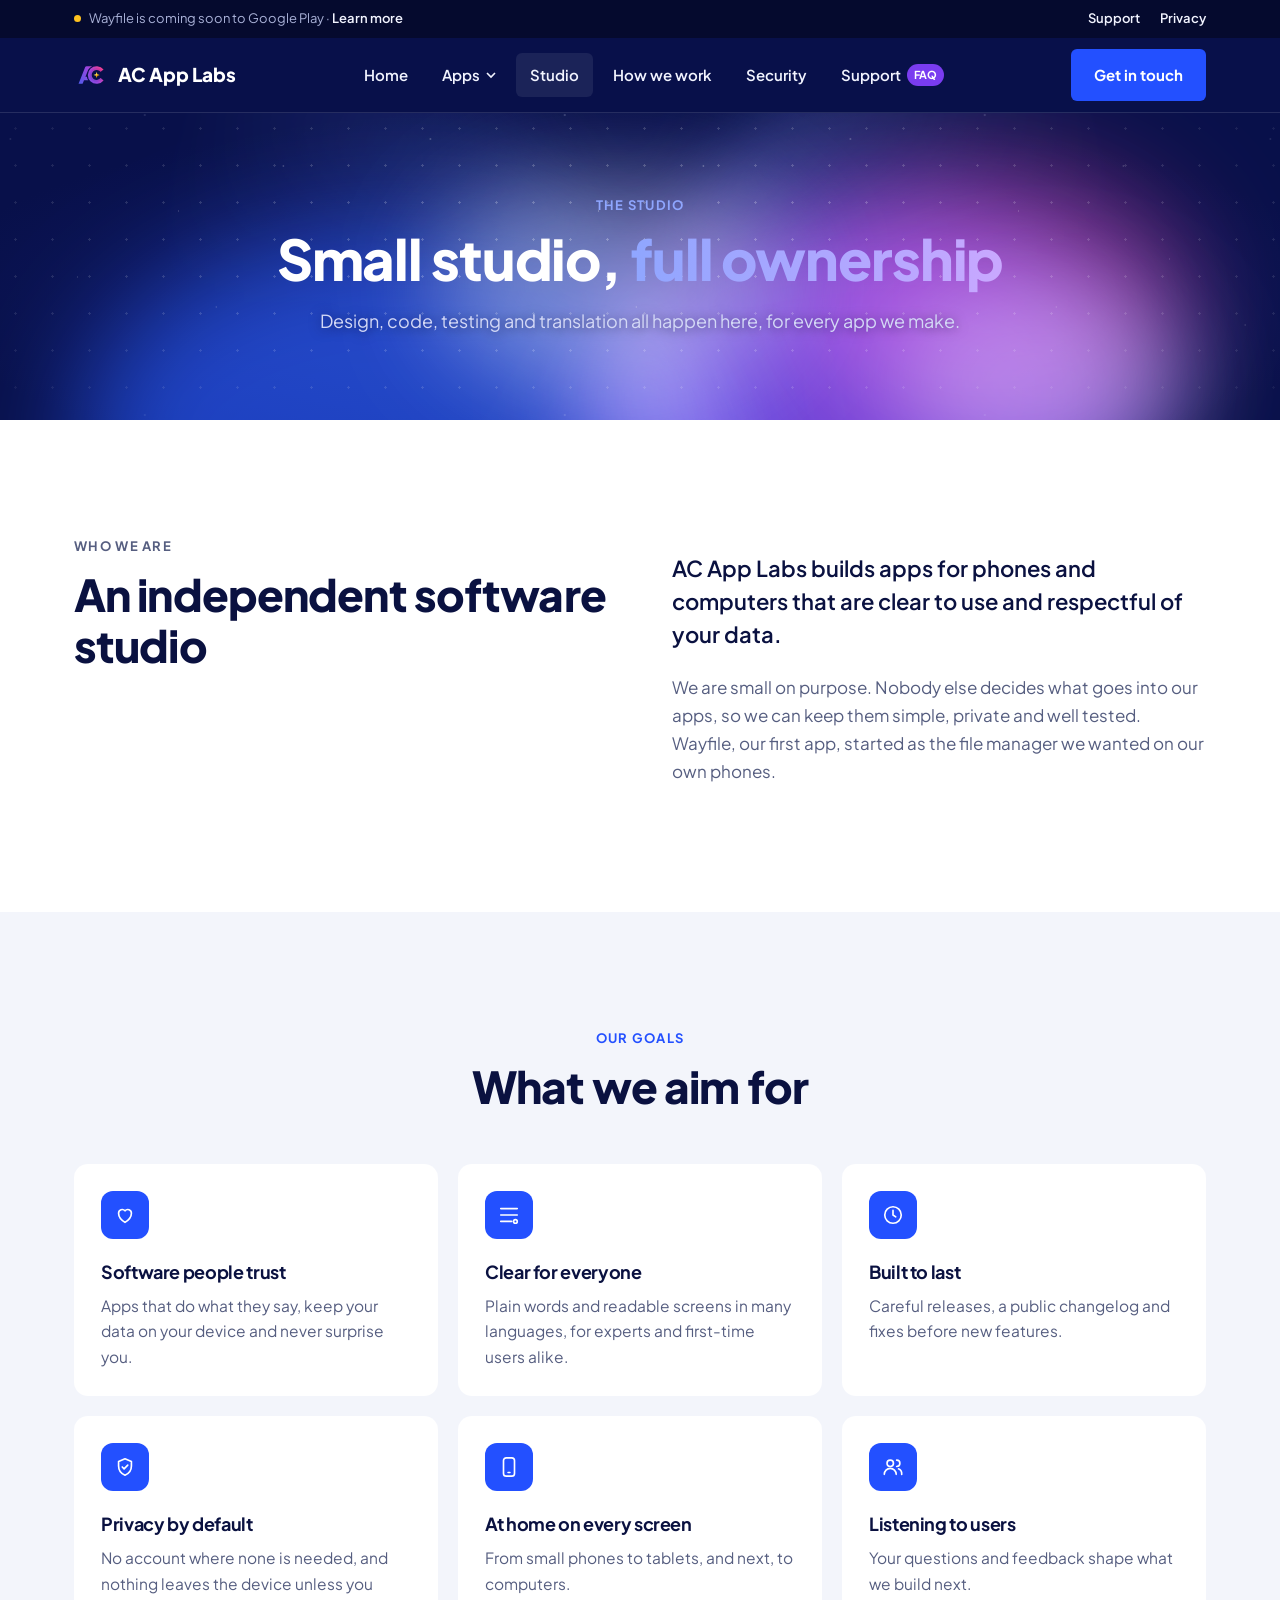
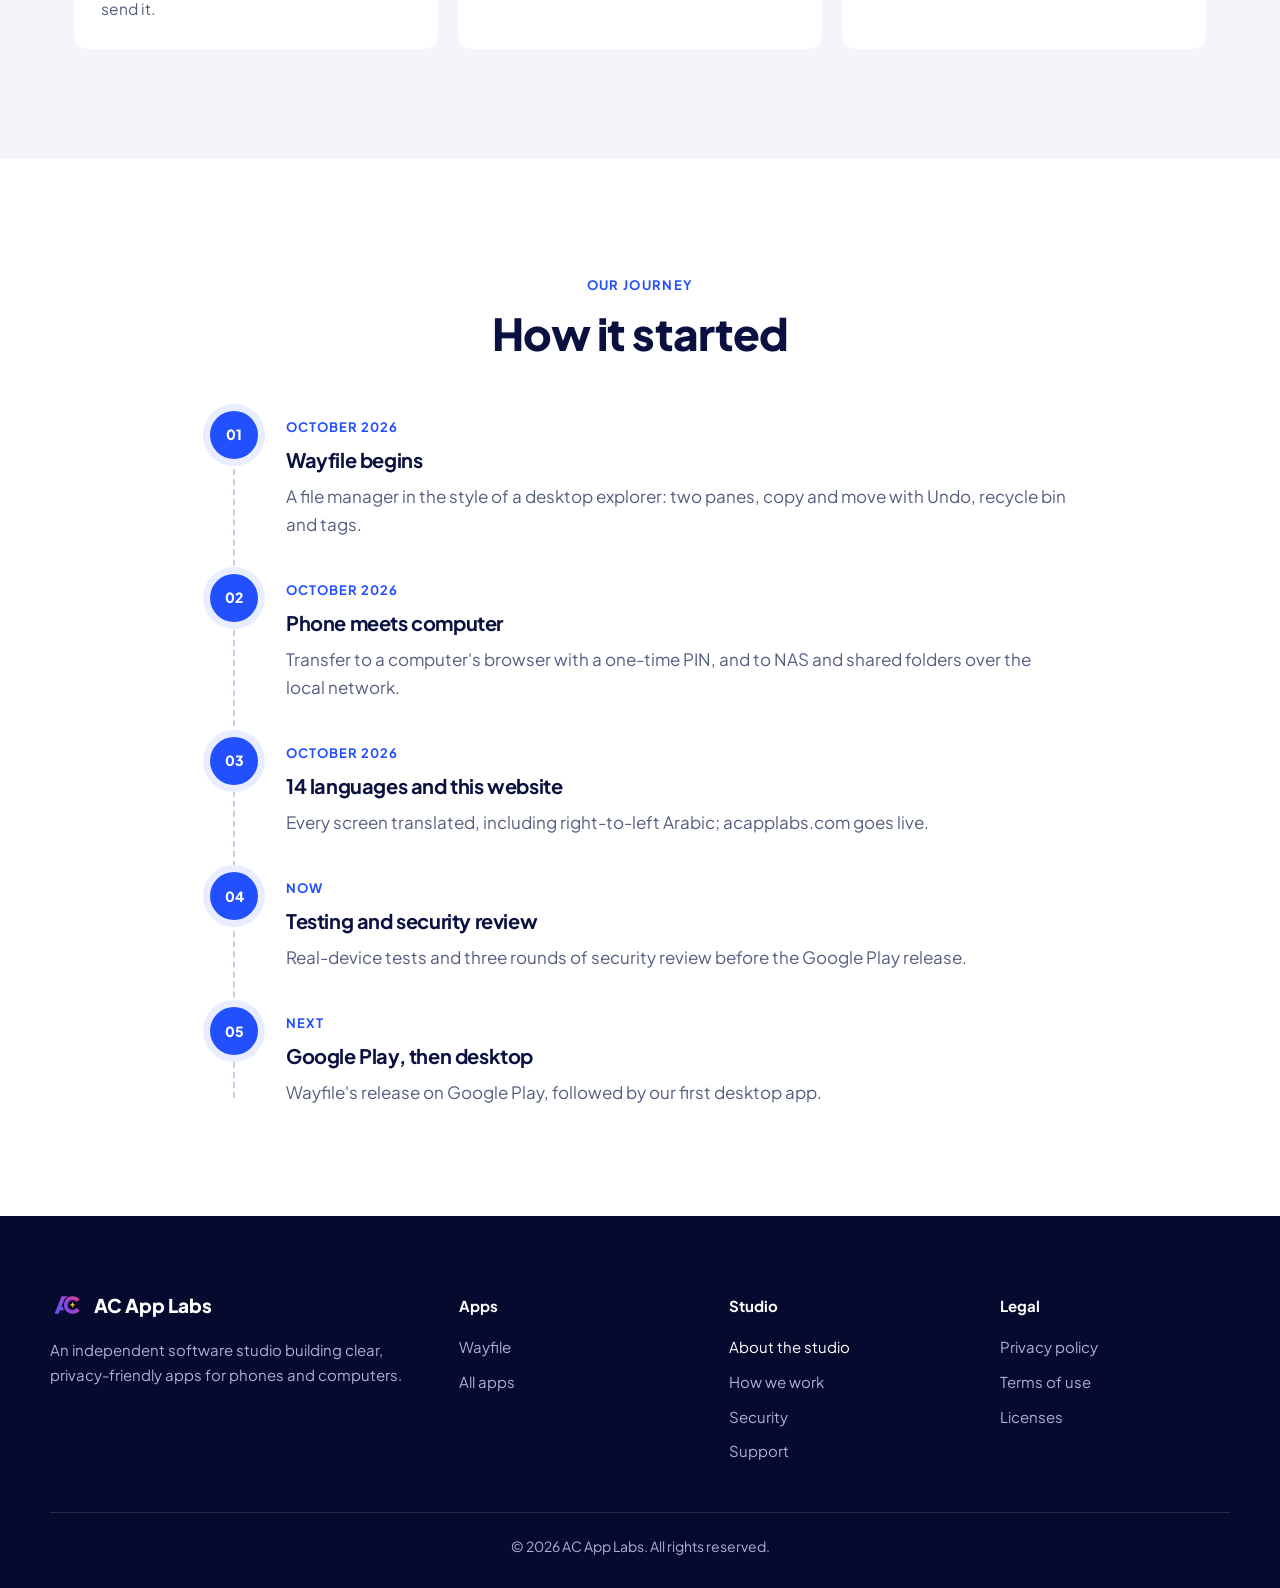
==== about/index.html @ c9d6364c "Separate pages for the studio, apps, process and security The menu now opens pages instead of scroll" ====
<!doctype html>
<html lang="en">
<head>
<meta charset="utf-8">
<meta name="viewport" content="width=device-width, initial-scale=1">
<title>About the studio – AC App Labs</title>
<meta name="description" content="AC App Labs is a small, independent software studio. Our goals, values and journey so far.">
<meta name="theme-color" content="#08104a">
<link rel="icon" href="/favicon.ico" sizes="any">
<link rel="icon" href="/assets/studio-logo.svg" type="image/svg+xml">
<link rel="apple-touch-icon" href="/assets/apple-touch-icon.png">
<link rel="preconnect" href="https://fonts.googleapis.com">
<link rel="preconnect" href="https://fonts.gstatic.com" crossorigin>
<link href="https://fonts.googleapis.com/css2?family=Plus+Jakarta+Sans:wght@400;500;600;700;800&display=swap" rel="stylesheet">
<link rel="stylesheet" href="/assets/site.css?v=3">
</head>
<body>

<svg width="0" height="0" style="position:absolute" aria-hidden="true">
  <symbol id="arr" viewBox="0 0 12 12"><path d="M3 9 9 3M4 3h5v5" fill="none" stroke="currentColor" stroke-width="1.6" stroke-linecap="round"/></symbol>
  <symbol id="left" viewBox="0 0 16 16"><path d="M10 3 5 8l5 5" fill="none" stroke="currentColor" stroke-width="1.8" stroke-linecap="round"/></symbol>
  <symbol id="right" viewBox="0 0 16 16"><path d="m6 3 5 5-5 5" fill="none" stroke="currentColor" stroke-width="1.8" stroke-linecap="round"/></symbol>
</svg>

<div class="infobar">
  <div class="wrap">
    <span><span class="dot"></span>Wayfile is coming soon to Google Play · <a href="/wayfile/">Learn more</a></span>
    <ul><li><a href="/support/">Support</a></li><li><a href="/wayfile/privacy/">Privacy</a></li></ul>
  </div>
</div>

<header class="nav">
  <div class="wrap">
    <a class="brand" href="/"><img src="/assets/studio-logo.svg" alt="" width="34" height="34">AC App Labs</a>
    <ul class="menu" id="menu">
      <li><a href="/">Home</a></li>
      <li>
        <button aria-expanded="false" aria-controls="mega">Apps <svg class="chev" viewBox="0 0 10 10" aria-hidden="true"><path d="M1 3l4 4 4-4" fill="none" stroke="currentColor" stroke-width="1.6"/></svg></button>
        <div class="mega" id="mega">
          <a href="/wayfile/"><img src="/assets/wayfile.png" alt=""><span><b>Wayfile</b><small>File manager for Android</small></span><span class="tag">Soon</span></a>
          <a href="/apps/#next"><span class="slot" aria-hidden="true">+</span><span><b>Next project</b><small>Desktop app, in planning</small></span><span class="tag">Planning</span></a>
          <a href="/apps/"><span class="slot" aria-hidden="true">≡</span><span><b>All apps</b><small>Everything we make</small></span><span></span></a>
        </div>
      </li>
      <li><a href="/about/" aria-current="page">Studio</a></li>
      <li><a href="/process/">How we work</a></li>
      <li><a href="/security/">Security</a></li>
      <li><a href="/support/">Support <span class="badge-new">FAQ</span></a></li>
    </ul>
    <a class="btn btn-blue" href="/support/#contact">Get in touch</a>
    <button class="burger" aria-label="Menu" aria-expanded="false" aria-controls="menu"><span></span><span></span><span></span></button>
  </div>
</header>

<section class="page-hero">
  <div class="galaxy" aria-hidden="true"><i></i><i></i><i></i><i></i><i></i><i class="swirl"></i><b></b></div>
  <div class="wrap">
    <p class="eyebrow">The studio</p>
    <h1>Small studio, <span>full ownership</span></h1>
    <p class="lead">Design, code, testing and translation all happen here, for every app we make.</p>
  </div>
</section>

<main>
<section class="block">
  <div class="wrap intro">
    <div><p class="kicker">Who we are</p><h2>An independent software studio</h2></div>
    <div>
      <p class="big">AC App Labs builds apps for phones and computers that are clear to use and respectful of your data.</p>
      <p>We are small on purpose. Nobody else decides what goes into our apps, so we can keep them simple, private and well tested. Wayfile, our first app, started as the file manager we wanted on our own phones.</p>
    </div>
  </div>
</section>

<section class="block soft">
  <div class="wrap">
    <div class="head-center"><p class="kicker">Our goals</p><h2>What we aim for</h2></div>
    <div class="cards">
      <article class="card"><span class="ico"><svg viewBox="0 0 24 24" aria-hidden="true"><path d="M12 20s-7-4.4-7-10a4 4 0 0 1 7-2.6A4 4 0 0 1 19 10c0 5.6-7 10-7 10z"/></svg></span><h3>Software people trust</h3><p>Apps that do what they say, keep your data on your device and never surprise you.</p></article>
      <article class="card"><span class="ico"><svg viewBox="0 0 24 24" aria-hidden="true"><path d="M3 5h18M3 12h18M3 19h12"/><circle cx="19" cy="19" r="2"/></svg></span><h3>Clear for everyone</h3><p>Plain words and readable screens in many languages, for experts and first-time users alike.</p></article>
      <article class="card"><span class="ico"><svg viewBox="0 0 24 24" aria-hidden="true"><circle cx="12" cy="12" r="9"/><path d="M12 7v5l3 2"/></svg></span><h3>Built to last</h3><p>Careful releases, a public changelog and fixes before new features.</p></article>
      <article class="card"><span class="ico"><svg viewBox="0 0 24 24" aria-hidden="true"><path d="M12 3l7 3v5c0 4.5-3 8.4-7 10-4-1.6-7-5.5-7-10V6z"/><path d="M9 12l2 2 4-4"/></svg></span><h3>Privacy by default</h3><p>No account where none is needed, and nothing leaves the device unless you send it.</p></article>
      <article class="card"><span class="ico"><svg viewBox="0 0 24 24" aria-hidden="true"><rect x="6" y="2" width="12" height="20" rx="3"/><path d="M11 18h2"/></svg></span><h3>At home on every screen</h3><p>From small phones to tablets, and next, to computers.</p></article>
      <article class="card"><span class="ico"><svg viewBox="0 0 24 24" aria-hidden="true"><circle cx="9" cy="8" r="3.5"/><path d="M2.5 20a6.5 6.5 0 0 1 13 0M16 4.5a3.5 3.5 0 0 1 0 7M18 14a6 6 0 0 1 3.5 6"/></svg></span><h3>Listening to users</h3><p>Your questions and feedback shape what we build next.</p></article>
    </div>
  </div>
</section>

<section class="block">
  <div class="wrap">
    <div class="head-center"><p class="kicker">Our journey</p><h2>How it started</h2></div>
    <ol class="timeline">
      <li><span class="dot">01</span><span class="when">October 2026</span><h3>Wayfile begins</h3><p>A file manager in the style of a desktop explorer: two panes, copy and move with Undo, recycle bin and tags.</p></li>
      <li><span class="dot">02</span><span class="when">October 2026</span><h3>Phone meets computer</h3><p>Transfer to a computer's browser with a one-time PIN, and to NAS and shared folders over the local network.</p></li>
      <li><span class="dot">03</span><span class="when">October 2026</span><h3>14 languages and this website</h3><p>Every screen translated, including right-to-left Arabic; acapplabs.com goes live.</p></li>
      <li><span class="dot">04</span><span class="when">Now</span><h3>Testing and security review</h3><p>Real-device tests and three rounds of security review before the Google Play release.</p></li>
      <li><span class="dot">05</span><span class="when">Next</span><h3>Google Play, then desktop</h3><p>Wayfile's release on Google Play, followed by our first desktop app.</p></li>
    </ol>
  </div>
</section>
</main>

<footer>
  <div class="wrap fgrid">
    <div>
      <a class="brand" href="/"><img src="/assets/studio-logo.svg" alt="" width="34" height="34">AC App Labs</a>
      <p>An independent software studio building clear, privacy-friendly apps for phones and computers.</p>
    </div>
    <div><h4>Apps</h4><ul><li><a href="/wayfile/">Wayfile</a></li><li><a href="/apps/">All apps</a></li></ul></div>
    <div><h4>Studio</h4><ul><li><a href="/about/" aria-current="page">About the studio</a></li><li><a href="/process/">How we work</a></li><li><a href="/security/">Security</a></li><li><a href="/support/">Support</a></li></ul></div>
    <div><h4>Legal</h4><ul><li><a href="/wayfile/privacy/">Privacy policy</a></li><li><a href="/wayfile/terms/">Terms of use</a></li><li><a href="/wayfile/licenses/">Licenses</a></li></ul></div>
  </div>
  <div class="wrap fbottom">© <span id="y">2026</span> AC App Labs. All rights reserved.</div>
</footer>

<script src="/assets/site.js?v=3"></script>
</body>
</html>
---- assets/site.css ----
/* AC App Labs: shared styles for every page. */
:root {
  --navy-950: #050a2e;
  --navy-900: #08104a;
  --navy-800: #0d1764;
  --navy-line: rgba(255,255,255,.12);
  --blue: #2350ff;
  --blue-dark: #1a3fe0;
  --blue-soft: #e8edff;
  --violet: #7a3cf0;
  --pink: #ff3d7f;
  --amber: #ffc21f;
  --bg: #ffffff;
  --bg-soft: #f3f5fb;
  --ink: #0a1140;
  --muted: #565e80;
  --line: #e2e6f2;
  --on-dark: #f2f4ff;
  --on-dark-muted: #aab2d8;
  --r-sharp: 6px;
  --r-card: 14px;
  --r-soft: 22px;
  --sans: "Plus Jakarta Sans", system-ui, sans-serif;
}
* { box-sizing: border-box; }
html { scroll-behavior: smooth; }
body { margin: 0; background: var(--bg); color: var(--ink); font: 400 17px/1.65 var(--sans); -webkit-font-smoothing: antialiased; }
img { max-width: 100%; height: auto; display: block; }
a { color: inherit; }
button { font: inherit; color: inherit; }
:focus-visible { outline: 3px solid var(--amber); outline-offset: 3px; }
.wrap { max-width: 1180px; margin: 0 auto; padding: 0 24px; }
h1, h2, h3 { letter-spacing: -.02em; }
h2 { font-size: clamp(30px, 3.6vw, 44px); line-height: 1.15; font-weight: 800; margin: 0 0 14px; }
.kicker { display: inline-block; font-size: 13px; font-weight: 700; letter-spacing: .1em; text-transform: uppercase; color: var(--blue); margin: 0 0 12px; }

/* Buttons: sharp corners, arrow on the secondary ones */
.btn { display: inline-flex; align-items: center; gap: 8px; padding: 13px 22px; border-radius: var(--r-sharp); font-weight: 700; font-size: 15px; text-decoration: none; border: 1.5px solid transparent; cursor: pointer; transition: background .2s, color .2s, border-color .2s; }
.btn-blue { background: var(--blue); color: #fff; }
.btn-blue:hover { background: var(--blue-dark); }
.btn-white { background: #fff; color: var(--ink); }
.btn-white:hover { background: var(--blue-soft); }
.btn-ghost { border-color: rgba(255,255,255,.4); color: #fff; }
.btn-ghost:hover { background: rgba(255,255,255,.1); }
.btn-line { border-color: var(--ink); color: var(--ink); background: none; }
.btn-line:hover { background: var(--ink); color: #fff; }
.btn[aria-disabled="true"] { opacity: .7; pointer-events: none; }
.arrow { width: 12px; height: 12px; }

/* ---------- Top bar and navigation ---------- */
.infobar { background: var(--navy-950); color: var(--on-dark-muted); font-size: 13px; }
.infobar .wrap { display: flex; justify-content: space-between; align-items: center; gap: 16px; min-height: 38px; }
.infobar a { color: var(--on-dark); text-decoration: none; font-weight: 600; }
.infobar .dot { display: inline-block; width: 7px; height: 7px; border-radius: 50%; background: var(--amber); margin-right: 8px; vertical-align: 1px; }
.infobar ul { display: flex; gap: 20px; list-style: none; margin: 0; padding: 0; }

.nav { position: sticky; top: 0; z-index: 30; background: var(--navy-900); border-bottom: 1px solid var(--navy-line); }
.nav .wrap { display: flex; align-items: center; justify-content: space-between; height: 74px; gap: 20px; }
.brand { display: flex; align-items: center; gap: 10px; color: #fff; font-weight: 800; font-size: 19px; text-decoration: none; }
.brand img { width: 34px; height: 34px; }
.menu { display: flex; align-items: center; gap: 6px; list-style: none; margin: 0; padding: 0; }
.menu > li { position: relative; }
.menu > li > a, .menu > li > button { display: flex; align-items: center; gap: 6px; padding: 10px 14px; border: 0; background: none; color: var(--on-dark); font-weight: 600; font-size: 15px; text-decoration: none; border-radius: var(--r-sharp); cursor: pointer; }
.menu > li > a:hover, .menu > li > button:hover, .menu > li > button[aria-expanded="true"], .menu > li > a[aria-current], .menu > li > button[aria-current] { background: rgba(255,255,255,.08); }
.chev { width: 10px; height: 10px; transition: transform .2s; }
[aria-expanded="true"] > .chev { transform: rotate(180deg); }
.badge-new { font-size: 11px; font-weight: 700; padding: 2px 7px; border-radius: 999px; background: var(--violet); color: #fff; }
.mega { position: absolute; top: calc(100% + 14px); left: 0; width: 460px; background: #fff; color: var(--ink); border-radius: var(--r-card); box-shadow: 0 30px 60px -20px rgba(5,10,46,.45); padding: 10px; display: none; }
.mega.open { display: grid; gap: 4px; }
.mega a { display: grid; grid-template-columns: 52px 1fr auto; gap: 14px; align-items: center; padding: 12px; border-radius: 10px; text-decoration: none; }
.mega a:hover { background: var(--bg-soft); }
.mega img, .mega .slot { width: 52px; height: 52px; border-radius: 12px; }
.mega .slot { border: 1.5px dashed #b8bfd8; display: grid; place-items: center; color: var(--muted); font-size: 22px; }
.mega b { display: block; }
.mega small { color: var(--muted); font-size: 14px; }
.mega .tag { font-size: 12px; font-weight: 700; padding: 4px 8px; border-radius: var(--r-sharp); background: var(--blue-soft); color: var(--blue); }
.burger { display: none; width: 44px; height: 44px; border: 1px solid var(--navy-line); border-radius: var(--r-sharp); background: none; cursor: pointer; }
.burger span { display: block; width: 18px; height: 2px; background: #fff; margin: 4px auto; }

/* ---------- Dark hero (home) and page hero (other pages) ---------- */
.hero, .page-hero { position: relative; overflow: hidden; color: #fff; background: radial-gradient(80% 90% at 50% 60%, #121d6e, var(--navy-900) 70%); }

/* Galaxy: nebula clouds flowing on looping paths, a turning swirl and twinkling stars */
.galaxy { position: absolute; inset: 0; overflow: hidden; pointer-events: none; }
.galaxy i { position: absolute; border-radius: 50%; filter: blur(55px); mix-blend-mode: screen; will-change: transform; }
.galaxy i:nth-child(1) { width: 560px; height: 380px; left: 46%; top: 30%; background: rgba(122,60,240,.8); animation: flow-a 18s ease-in-out infinite; }
.galaxy i:nth-child(2) { width: 400px; height: 280px; left: 62%; top: 16%; background: rgba(255,61,127,.4); animation: flow-b 22s ease-in-out infinite; }
.galaxy i:nth-child(3) { width: 660px; height: 420px; left: 6%; top: 38%; background: rgba(35,80,255,.65); animation: flow-c 20s ease-in-out infinite; }
.galaxy i:nth-child(4) { width: 360px; height: 220px; left: 34%; top: 20%; background: rgba(255,255,255,.34); filter: blur(48px); animation: flow-d 16s ease-in-out infinite; }
.galaxy i:nth-child(5) { width: 300px; height: 200px; left: 70%; top: 55%; background: rgba(205,225,255,.32); filter: blur(46px); animation: flow-e 19s ease-in-out infinite; }
.galaxy .swirl {
  width: 1100px; height: 1100px; left: 50%; top: 50%; margin: -550px 0 0 -550px; filter: blur(30px); opacity: .65;
  background: conic-gradient(from 0deg, transparent 0 8%, rgba(143,166,255,.4) 14%, transparent 24% 40%, rgba(255,255,255,.22) 46%, rgba(201,168,255,.32) 50%, transparent 60% 74%, rgba(110,140,255,.32) 82%, transparent 92%);
  -webkit-mask-image: radial-gradient(circle, #000 18%, transparent 62%); mask-image: radial-gradient(circle, #000 18%, transparent 62%);
  animation: spin 45s linear infinite;
}
.galaxy b {
  position: absolute; inset: -40px;
  background-image:
    radial-gradient(1.4px 1.4px at 12% 22%, #fff, transparent), radial-gradient(1px 1px at 28% 68%, #fff, transparent),
    radial-gradient(1.6px 1.6px at 44% 14%, #dfe6ff, transparent), radial-gradient(1px 1px at 61% 78%, #fff, transparent),
    radial-gradient(1.3px 1.3px at 77% 31%, #fff, transparent), radial-gradient(1px 1px at 88% 62%, #e9dcff, transparent),
    radial-gradient(1.2px 1.2px at 6% 84%, #fff, transparent), radial-gradient(1px 1px at 52% 46%, #fff, transparent),
    radial-gradient(rgba(255,255,255,.5) 1px, transparent 1.4px);
  background-size: 420px 300px, 420px 300px, 420px 300px, 420px 300px, 420px 300px, 420px 300px, 420px 300px, 420px 300px, 37px 37px;
  -webkit-mask-image: radial-gradient(75% 75% at 50% 45%, #000, transparent); mask-image: radial-gradient(75% 75% at 50% 45%, #000, transparent);
  opacity: .55; animation: twinkle 5s ease-in-out infinite alternate, stars 120s linear infinite;
}
@keyframes flow-a { 0%, 100% { transform: translate(0, 0) scale(1) rotate(0); } 25% { transform: translate(-220px, 70px) scale(1.25) rotate(25deg); } 50% { transform: translate(-80px, 150px) scale(.9) rotate(50deg); } 75% { transform: translate(140px, 40px) scale(1.15) rotate(20deg); } }
@keyframes flow-b { 0%, 100% { transform: translate(0, 0) scale(1); } 33% { transform: translate(-260px, 120px) scale(1.3); } 66% { transform: translate(-60px, 220px) scale(.8); } }
@keyframes flow-c { 0%, 100% { transform: translate(0, 0) scale(1) rotate(0); } 30% { transform: translate(260px, -90px) scale(1.15) rotate(-20deg); } 60% { transform: translate(420px, 40px) scale(.9) rotate(-35deg); } 85% { transform: translate(120px, 60px) scale(1.1) rotate(-10deg); } }
@keyframes flow-d { 0%, 100% { transform: translate(0, 0) scale(1); opacity: .9; } 25% { transform: translate(240px, 110px) scale(1.4); opacity: .5; } 50% { transform: translate(380px, 20px) scale(.9); opacity: 1; } 75% { transform: translate(120px, -60px) scale(1.2); opacity: .6; } }
@keyframes flow-e { 0%, 100% { transform: translate(0, 0) scale(1); opacity: .8; } 40% { transform: translate(-320px, -140px) scale(1.35); opacity: 1; } 70% { transform: translate(-480px, 20px) scale(.85); opacity: .5; } }
@keyframes spin { to { transform: rotate(360deg); } }
@keyframes twinkle { from { opacity: .35; } to { opacity: .7; } }
@keyframes stars { to { background-position: 420px 0, 420px 0, 420px 0, 420px 0, 420px 0, 420px 0, 420px 0, 420px 0, 37px 0; } }
.hero { padding: 96px 0 220px; }
.hero .wrap, .page-hero .wrap { position: relative; text-align: center; }
.pill { display: inline-flex; align-items: center; gap: 10px; padding: 6px 14px 6px 6px; border-radius: 999px; background: rgba(255,255,255,.08); border: 1px solid var(--navy-line); font-size: 14px; color: var(--on-dark); margin-bottom: 26px; }
.pill b { background: var(--blue); padding: 3px 10px; border-radius: 999px; font-size: 12px; }
.hero h1 { font-size: clamp(38px, 5.6vw, 66px); line-height: 1.1; font-weight: 800; margin: 0 auto 22px; max-width: 15em; }
.hero h1 span, .page-hero h1 span { background: linear-gradient(90deg, #8fa6ff, #c9a8ff); -webkit-background-clip: text; background-clip: text; color: transparent; }
.hero p { color: #d3d8f6; text-shadow: 0 1px 12px rgba(5,10,46,.6); font-size: 18px; max-width: 36em; margin: 0 auto 34px; }
.hero .actions, .page-hero .actions { display: flex; justify-content: center; flex-wrap: wrap; gap: 12px; }
.platforms { display: flex; justify-content: center; flex-wrap: wrap; gap: 10px; list-style: none; padding: 0; margin: 38px 0 0; font-size: 14px; }
.platforms li { padding: 6px 14px; border-radius: 999px; border: 1px solid var(--navy-line); color: var(--on-dark-muted); }
.platforms li.now { border-color: #8fa6ff; color: #fff; }

.page-hero { padding: 76px 0 84px; }
.page-hero .app-icon { width: 88px; height: 88px; margin: 0 auto 20px; border-radius: 22px; background: #fff; padding: 4px; box-shadow: 0 20px 40px -16px rgba(0,0,0,.5); }
.page-hero .eyebrow { display: inline-block; font-size: 13px; font-weight: 700; letter-spacing: .1em; text-transform: uppercase; color: #8fa6ff; margin: 0 0 12px; }
.page-hero h1 { font-size: clamp(36px, 5vw, 56px); line-height: 1.1; font-weight: 800; margin: 0 auto 16px; }
.page-hero .lead { color: #d3d8f6; text-shadow: 0 1px 12px rgba(5,10,46,.6); font-size: 18px; max-width: 36em; margin: 0 auto; }
.page-hero .lead + .actions { margin-top: 30px; }
.lang-link { display: inline-block; padding: 6px 14px; border: 1px solid var(--navy-line); border-radius: 999px; color: #fff; text-decoration: none; font-size: 15px; font-weight: 600; }
.lang-link:hover { background: rgba(255,255,255,.1); }

/* Showcase: overlaps the hero, selectable numbers on real screens */
.showcase { position: relative; margin-top: -160px; z-index: 2; }
.stage { background: #fff; border-radius: var(--r-soft); box-shadow: 0 40px 80px -30px rgba(5,10,46,.35); padding: 26px; border: 1px solid var(--line); }
.stage-head { display: flex; justify-content: space-between; align-items: center; gap: 16px; flex-wrap: wrap; padding-bottom: 20px; border-bottom: 1px solid var(--line); margin-bottom: 24px; }
.stage-title { display: flex; align-items: center; gap: 12px; }
.stage-title img { width: 44px; height: 44px; border-radius: 11px; }
.stage-title b { display: block; font-size: 18px; }
.stage-title small { color: var(--muted); font-size: 14px; }
.seg { display: inline-flex; padding: 4px; background: var(--bg-soft); border-radius: 10px; }
.seg button { border: 0; background: none; padding: 8px 16px; border-radius: 7px; font-weight: 700; font-size: 14px; color: var(--muted); cursor: pointer; }
.seg button[aria-selected="true"] { background: var(--navy-900); color: #fff; }
.view { display: grid; grid-template-columns: 1fr auto 1fr; gap: 32px; align-items: center; }
.view[hidden] { display: none; }
.view.wide { grid-template-columns: 1.5fr 1fr; }
.screen { position: relative; justify-self: center; }
.phone .screen { width: 250px; }
.phone .screen img { border-radius: 28px; border: 7px solid var(--navy-950); }
.wide .screen img { border-radius: 10px; border: 1px solid var(--line); }
.hot { position: absolute; transform: translate(-50%,-50%); width: 32px; height: 32px; border-radius: 50%; border: 2px solid #fff; background: var(--blue); color: #fff; font: 800 13px/1 var(--sans); cursor: pointer; display: grid; place-items: center; transition: transform .2s, background .2s, box-shadow .2s; box-shadow: 0 6px 14px -6px rgba(5,10,46,.6); }
.hot.on { background: var(--amber); color: var(--navy-950); transform: translate(-50%,-50%) scale(1.15); box-shadow: 0 0 0 8px rgba(255,194,31,.3); }
.notes { list-style: none; margin: 0; padding: 0; display: grid; gap: 10px; }
.notes button { display: grid; grid-template-columns: 36px 1fr; gap: 12px; align-items: start; width: 100%; text-align: left; padding: 14px; border: 1px solid var(--line); background: #fff; border-radius: var(--r-card); cursor: pointer; transition: border-color .2s, box-shadow .2s; }
.notes button:hover { border-color: #c4cdf5; }
.notes .n { width: 32px; height: 32px; border-radius: 50%; display: grid; place-items: center; background: var(--blue-soft); color: var(--blue); font-weight: 800; font-size: 13px; }
.notes b { display: block; font-size: 16px; }
.notes .t { display: block; font-size: 14px; color: var(--muted); line-height: 1.5; }
.notes button.on { border-color: var(--blue); box-shadow: 0 10px 24px -16px rgba(35,80,255,.7); }
.notes button.on .n { background: var(--amber); color: var(--navy-950); }

/* ---------- Sections ---------- */
section.block { padding: 110px 0; }
section.soft { background: var(--bg-soft); }
.head-center { text-align: center; margin-bottom: 52px; }
.head-row { display: flex; justify-content: space-between; align-items: end; gap: 24px; flex-wrap: wrap; margin-bottom: 40px; }
.head-row h2 { margin: 0; }

/* Focus cards carousel */
.rail { display: grid; grid-auto-flow: column; grid-auto-columns: calc((100% - 2 * 20px) / 3); gap: 20px; overflow-x: auto; scroll-snap-type: x mandatory; scrollbar-width: none; padding-bottom: 6px; }
.rail::-webkit-scrollbar { display: none; }
.rail > * { scroll-snap-align: start; }
.focus { position: relative; min-height: 290px; border-radius: var(--r-card); padding: 26px; color: #fff; display: flex; flex-direction: column; justify-content: flex-end; overflow: hidden; background: var(--navy-800); }
.focus::before { content: ""; position: absolute; inset: 0; background: radial-gradient(260px 200px at 80% 10%, var(--glow, rgba(35,80,255,.6)), transparent 70%); }
.focus > * { position: relative; }
.ico { width: 54px; height: 54px; border-radius: 12px; background: var(--blue); display: grid; place-items: center; }
.focus .ico { margin-bottom: auto; }
.ico svg, .duo svg { width: 26px; height: 26px; stroke: #fff; fill: none; stroke-width: 1.8; stroke-linecap: round; stroke-linejoin: round; }
.focus h3 { font-size: 20px; margin: 0 0 8px; }
.focus p { margin: 0; color: var(--on-dark-muted); font-size: 15px; line-height: 1.55; }
.rail-ctrl { display: flex; gap: 10px; }
.rail-ctrl button { width: 46px; height: 46px; border-radius: var(--r-sharp); border: 1.5px solid var(--ink); background: none; cursor: pointer; display: grid; place-items: center; }
.rail-ctrl button:hover:not(:disabled) { background: var(--ink); color: #fff; }
.rail-ctrl button:disabled { opacity: .3; cursor: default; }
.rail-ctrl svg { width: 16px; height: 16px; }

/* App spotlight: split with image collage */
.split { display: grid; grid-template-columns: 1fr 1fr; gap: 72px; align-items: center; }
.collage { position: relative; min-height: 470px; }
.collage::before { content: ""; position: absolute; left: -14px; top: 40px; width: 140px; height: 180px; background-image: radial-gradient(#b8c3f0 1.5px, transparent 1.5px); background-size: 14px 14px; }
.collage .pc { position: absolute; left: 0; top: 0; width: 86%; border-radius: var(--r-soft); overflow: hidden; border: 6px solid #fff; box-shadow: 0 30px 60px -30px rgba(5,10,46,.5); }
.collage .ph { position: absolute; right: 0; bottom: 0; width: 38%; border-radius: 26px; border: 6px solid var(--navy-950); overflow: hidden; box-shadow: 0 30px 60px -20px rgba(5,10,46,.55); }
.split h2 { margin-bottom: 18px; }
.split .lead { font-weight: 600; color: var(--ink); }
.split p { color: var(--muted); }
.duo { display: grid; grid-template-columns: 1fr 1fr; gap: 18px; margin: 30px 0 34px; }
.duo div { display: flex; gap: 12px; align-items: center; font-weight: 700; line-height: 1.35; }
.duo i { flex: none; width: 44px; height: 44px; border-radius: 10px; background: var(--blue); display: grid; place-items: center; }
.duo svg { width: 22px; height: 22px; }

/* Apps cards */
.apps { display: grid; grid-template-columns: repeat(3, 1fr); gap: 22px; }
.app { background: #fff; border: 1px solid var(--line); border-radius: var(--r-card); overflow: hidden; display: flex; flex-direction: column; transition: transform .2s, box-shadow .2s; }
.app:hover { transform: translateY(-4px); box-shadow: 0 24px 40px -24px rgba(5,10,46,.35); }
.app .pic { height: 210px; overflow: hidden; background: var(--navy-900); display: grid; place-items: center; }
.app .pic img { width: 100%; height: 100%; object-fit: cover; object-position: top; }
.app .pic.phone-pic { background: linear-gradient(135deg, var(--navy-800), var(--violet)); }
.app .pic.phone-pic img { width: 46%; height: auto; margin-top: 40px; border-radius: 18px 18px 0 0; border: 5px solid var(--navy-950); border-bottom: 0; object-fit: initial; }
.app .pic.next-pic { background: repeating-linear-gradient(135deg, var(--bg-soft) 0 14px, #e9ecf7 14px 28px); color: var(--muted); font-size: 44px; font-weight: 300; }
.app .body { padding: 20px 22px 22px; display: flex; justify-content: space-between; align-items: end; gap: 12px; flex: 1; }
.app h3 { font-size: 18px; margin: 0 0 4px; }
.app small { color: var(--muted); font-size: 14px; }
.go { flex: none; width: 40px; height: 40px; border-radius: var(--r-sharp); background: var(--bg-soft); display: grid; place-items: center; text-decoration: none; }
.go:hover { background: var(--blue); color: #fff; }

/* Process */
.process { display: grid; grid-template-columns: repeat(3, 1fr); gap: 28px; position: relative; }
.step { text-align: center; }
.step svg.art { width: 150px; height: 120px; margin: 0 auto 26px; stroke: var(--ink); fill: none; stroke-width: 1.6; stroke-linecap: round; stroke-linejoin: round; }
.step svg.art .fill { fill: var(--blue-soft); stroke: none; }
.step svg.art .accent { stroke: var(--blue); }
.step .num { position: relative; display: grid; place-items: center; width: 34px; height: 34px; margin: 0 auto 18px; border-radius: 50%; background: var(--blue); color: #fff; font-weight: 800; font-size: 13px; box-shadow: 0 0 0 6px var(--blue-soft); }
.process::before { content: ""; position: absolute; left: 16%; right: 16%; top: 163px; border-top: 2px dashed #c6cde6; }
.step h3 { font-size: 19px; margin: 0 0 8px; }
.step p { color: var(--muted); margin: 0 auto; max-width: 20em; font-size: 15.5px; }

/* Promise band */
.promise { background: var(--navy-900); color: #fff; text-align: center; padding: 100px 0; position: relative; overflow: hidden; }
.promise::before { content: ""; position: absolute; inset: 0; background: radial-gradient(500px 260px at 50% 0%, rgba(35,80,255,.35), transparent 70%); }
.promise .wrap { position: relative; }
.quote-mark { font-size: 80px; line-height: .6; font-weight: 800; color: var(--blue); }
.promise blockquote { margin: 18px auto 26px; max-width: 24em; font-size: clamp(24px, 3vw, 34px); line-height: 1.35; font-weight: 600; }
.promise .who { color: var(--on-dark-muted); font-size: 15px; }
.promise .who b { color: #fff; display: block; font-size: 16px; }
.chips { display: flex; justify-content: center; flex-wrap: wrap; gap: 10px; list-style: none; margin: 34px 0 0; padding: 0; }
.chips li { padding: 8px 16px; border-radius: 999px; border: 1px solid var(--navy-line); color: var(--on-dark); font-size: 14px; }

/* CTA band */
.cta { background: linear-gradient(115deg, var(--blue) 0%, var(--navy-800) 55%, var(--navy-950) 100%); color: #fff; text-align: center; padding: 96px 0; position: relative; overflow: hidden; }
.cta::before, .cta::after { content: ""; position: absolute; width: 380px; height: 380px; transform: rotate(45deg); border: 1px solid rgba(255,255,255,.1); }
.cta::before { left: -160px; top: -200px; }
.cta::after { right: -140px; bottom: -220px; }
.cta .wrap { position: relative; }
.cta h2 { color: #fff; }
.cta p { color: var(--on-dark-muted); max-width: 32em; margin: 0 auto 30px; }

/* ---------- Wayfile page ---------- */
.features { display: grid; grid-template-columns: repeat(3, 1fr); gap: 20px; }
.feature { background: #fff; border: 1px solid var(--line); border-radius: var(--r-card); padding: 26px; }
.feature .ico { width: 48px; height: 48px; margin-bottom: 18px; }
.feature .ico svg { width: 22px; height: 22px; }
.feature h3 { font-size: 18px; margin: 0 0 6px; }
.feature p { margin: 0; color: var(--muted); font-size: 15.5px; }
.facts-row { display: grid; grid-template-columns: repeat(3, 1fr); gap: 20px; }
.facts-row div { border-top: 3px solid var(--blue); padding-top: 18px; }
.facts-row strong { display: block; font-size: 22px; letter-spacing: -.02em; margin-bottom: 4px; }
.facts-row span { color: var(--muted); }
.status { display: inline-flex; align-items: center; gap: 8px; padding: 6px 12px; border-radius: var(--r-sharp); background: rgba(255,255,255,.1); border: 1px solid var(--navy-line); font-size: 14px; font-weight: 600; margin-top: 26px; }
.status::before { content: ""; width: 7px; height: 7px; border-radius: 50%; background: var(--amber); }

/* ---------- Documents (privacy, terms, licenses, support) ---------- */
.doc { max-width: 820px; margin: 0 auto; padding: 72px 24px 96px; }
.doc h2 { font-size: 26px; line-height: 1.25; margin: 48px 0 14px; padding-top: 24px; border-top: 1px solid var(--line); }
.doc h2:first-child { margin-top: 0; border-top: 0; padding-top: 0; }
.doc h3 { font-size: 18px; margin: 28px 0 10px; }
.doc p, .doc li { color: #2b3258; }
.doc a { color: var(--blue); font-weight: 600; overflow-wrap: anywhere; }
.doc a.btn-blue { color: #fff; }
.doc .meta { color: var(--muted); font-size: 15px; }
.doc code { background: var(--bg-soft); padding: 2px 6px; border-radius: 4px; font-size: .92em; }
.ticks { list-style: none; padding: 0; margin: 0 0 18px; }
.ticks li { position: relative; padding: 8px 0 8px 32px; }
.ticks li::before { content: ""; position: absolute; left: 4px; top: 16px; width: 12px; height: 7px; border-left: 2.5px solid var(--blue); border-bottom: 2.5px solid var(--blue); transform: rotate(-45deg); }
.notice { background: var(--bg-soft); border-left: 4px solid var(--blue); border-radius: 0 var(--r-card) var(--r-card) 0; padding: 18px 22px; margin: 18px 0; }
.notice p { margin: 6px 0; }
.faq { border: 1px solid var(--line); border-radius: var(--r-card); margin: 0 0 12px; background: #fff; }
.faq summary { cursor: pointer; padding: 18px 22px; font-weight: 700; list-style: none; display: flex; justify-content: space-between; gap: 16px; }
.faq summary::-webkit-details-marker { display: none; }
.faq summary::after { content: "+"; color: var(--blue); font-size: 22px; line-height: 1; }
.faq[open] summary::after { content: "–"; }
.faq p { margin: 0; padding: 0 22px 20px; }
.table-wrap { overflow-x: auto; margin: 18px 0; border: 1px solid var(--line); border-radius: var(--r-card); }
table { border-collapse: collapse; width: 100%; font-size: 15px; }
th, td { text-align: left; padding: 12px 14px; border-bottom: 1px solid var(--line); vertical-align: top; }
th { background: var(--bg-soft); font-weight: 700; }
tr:last-child td { border-bottom: 0; }
pre { white-space: pre-wrap; word-break: break-word; background: var(--bg-soft); padding: 16px; border-radius: var(--r-card); font-size: 13px; line-height: 1.5; }
.doc-links { display: flex; flex-wrap: wrap; gap: 12px; margin-top: 32px; }

/* ---------- Footer ---------- */
footer { background: var(--navy-950); color: var(--on-dark-muted); font-size: 15px; }
.fgrid { display: grid; grid-template-columns: 1.6fr 1fr 1fr 1fr; gap: 40px; padding: 72px 0 48px; }
.fgrid p { margin: 16px 0 0; max-width: 24em; }
.fgrid h4 { color: #fff; font-size: 15px; margin: 6px 0 16px; }
.fgrid ul { list-style: none; margin: 0; padding: 0; display: grid; gap: 10px; }
.fgrid a { text-decoration: none; }
.fgrid a:hover, .fgrid a[aria-current] { color: #fff; }
.fbottom { border-top: 1px solid var(--navy-line); padding: 22px 0 30px; text-align: center; font-size: 14px; }

/* ---------- Narrow screens ---------- */
@media (max-width: 1000px) {
  .rail { grid-auto-columns: calc((100% - 20px) / 2); }
  .view { grid-template-columns: auto 1fr; }
  .view .notes.left { display: none; }
}
@media (min-width: 1001px) { .view .notes.all { display: none; } }
@media (max-width: 960px) {
  .infobar ul { display: none; }
  .burger { display: block; }
  .nav .btn-blue { display: none; }
  .menu { display: none; position: absolute; left: 16px; right: 16px; top: 80px; flex-direction: column; align-items: stretch; gap: 2px; background: var(--navy-800); border: 1px solid var(--navy-line); border-radius: var(--r-card); padding: 10px; box-shadow: 0 30px 60px -20px rgba(5,10,46,.6); }
  .menu.open { display: flex; }
  .menu > li > a, .menu > li > button { width: 100%; justify-content: space-between; padding: 14px; }
  .mega { position: static; width: auto; margin: 4px 0 8px; box-shadow: none; }
  .split, .view.wide { grid-template-columns: 1fr; gap: 48px; }
  .apps, .process { grid-template-columns: 1fr; gap: 44px; }
  .process::before { display: none; }
  .features { grid-template-columns: 1fr 1fr; }
  .fgrid { grid-template-columns: 1fr 1fr; }
}
@media (max-width: 640px) {
  .wrap { padding: 0 16px; }
  .hero { padding: 64px 0 180px; }
  .page-hero { padding: 56px 0 64px; }
  .stage { padding: 16px; }
  .view { grid-template-columns: 1fr; }
  .phone .screen { width: 220px; }
  .rail { grid-auto-columns: 86%; }
  .collage { min-height: 330px; }
  .duo, .features, .facts-row { grid-template-columns: 1fr; }
  section.block { padding: 80px 0; }
  .doc { padding: 48px 16px 72px; }
  .fgrid { grid-template-columns: 1fr; gap: 28px; }
}
/* ---------- Multi-page components ---------- */
.hero.home { padding: 104px 0 128px; }
.page-hero.tall { padding-bottom: 220px; }
.more-link { display: inline-flex; align-items: center; gap: 8px; font-weight: 700; color: var(--blue); text-decoration: none; }
.more-link:hover { text-decoration: underline; }
.center { text-align: center; }
.mt { margin-top: 40px; }

/* App slides in the home carousel */
.rail.wide { grid-auto-columns: calc((100% - 20px) / 2); }
.slide { display: grid; grid-template-columns: 1fr 150px; gap: 24px; border-radius: var(--r-soft); padding: 30px; background: var(--navy-900); color: #fff; position: relative; overflow: hidden; min-height: 320px; text-decoration: none; }
.slide::before { content: ""; position: absolute; inset: 0; background: radial-gradient(360px 260px at 85% 20%, var(--glow, rgba(122,60,240,.6)), transparent 70%); }
.slide > * { position: relative; }
.slide .tagline { display: inline-block; font-size: 12px; font-weight: 700; letter-spacing: .08em; text-transform: uppercase; color: var(--amber); margin-bottom: 14px; }
.slide h3 { font-size: 26px; margin: 0 0 10px; }
.slide p { color: var(--on-dark-muted); margin: 0 0 22px; font-size: 15.5px; }
.slide .shot { align-self: end; }
.slide .shot img { border-radius: 18px; border: 5px solid var(--navy-950); }
.slide.landscape { grid-template-columns: 1fr 240px; }
.slide.next { background: var(--bg-soft); color: var(--ink); border: 1.5px dashed #b8bfd8; }
.slide.next::before { display: none; }
.slide.next p { color: var(--muted); }
.slide.next .tagline { color: var(--blue); }
.slide .plus { align-self: center; justify-self: center; width: 110px; height: 110px; border-radius: 50%; border: 1.5px dashed #b8bfd8; display: grid; place-items: center; font-size: 44px; color: var(--muted); }

/* Card grids */
.cards { display: grid; grid-template-columns: repeat(3, 1fr); gap: 20px; }
.cards.two { grid-template-columns: repeat(2, 1fr); }
.cards.four { grid-template-columns: repeat(4, 1fr); }
.card { background: #fff; border: 1px solid var(--line); border-radius: var(--r-card); padding: 26px; }
.soft .card { border-color: transparent; }
.card .ico { width: 48px; height: 48px; margin-bottom: 18px; }
.card .ico svg { width: 22px; height: 22px; }
.card h3 { font-size: 18px; margin: 0 0 6px; }
.card p { margin: 0; color: var(--muted); font-size: 15.5px; }
.card .num { font-size: 13px; font-weight: 800; color: var(--blue); letter-spacing: .08em; display: block; margin-bottom: 10px; }

/* Expandable cards: click to read more */
details.more-card { background: #fff; border: 1px solid var(--line); border-radius: var(--r-card); transition: border-color .2s, box-shadow .2s; }
details.more-card[open] { border-color: var(--blue); box-shadow: 0 16px 30px -22px rgba(35,80,255,.7); }
details.more-card summary { list-style: none; cursor: pointer; padding: 24px 24px 20px; display: grid; grid-template-columns: 48px 1fr 24px; gap: 16px; align-items: start; }
details.more-card summary::-webkit-details-marker { display: none; }
details.more-card summary .ico { width: 48px; height: 48px; }
details.more-card summary .ico svg { width: 22px; height: 22px; }
details.more-card summary b { display: block; font-size: 17px; margin-bottom: 2px; }
details.more-card summary small { display: block; color: var(--muted); font-size: 15px; line-height: 1.5; }
details.more-card summary::after { content: "+"; font-size: 24px; line-height: 1; color: var(--blue); font-weight: 600; }
details.more-card[open] summary::after { content: "–"; }
details.more-card .more-body { padding: 0 24px 22px 88px; color: #2b3258; font-size: 15.5px; }
details.more-card .more-body ul { margin: 0; padding-left: 18px; }
details.more-card .more-body li { margin: 4px 0; }
.more-grid { display: grid; grid-template-columns: repeat(2, 1fr); gap: 16px; align-items: start; }

/* Stats strip */
.stats { display: grid; grid-template-columns: repeat(4, 1fr); gap: 20px; }
.stats div { border-top: 3px solid var(--blue); padding-top: 16px; }
.stats strong { display: block; font-size: 38px; line-height: 1.1; letter-spacing: -.03em; }
.stats span { color: var(--muted); font-size: 15px; }
.dark .stats strong { color: #fff; }
.dark .stats span { color: var(--on-dark-muted); }
.dark .stats div { border-color: var(--amber); }
.devices { display: flex; flex-wrap: wrap; gap: 10px; list-style: none; padding: 0; margin: 28px 0 0; }
.devices li { padding: 8px 14px; border-radius: 999px; background: #fff; border: 1px solid var(--line); font-size: 14.5px; font-weight: 600; }
.devices li span { color: var(--muted); font-weight: 400; }

/* Dark section */
section.dark { background: var(--navy-900); color: #fff; position: relative; overflow: hidden; }
section.dark::before { content: ""; position: absolute; inset: 0; background: radial-gradient(600px 300px at 80% 0%, rgba(122,60,240,.35), transparent 70%), radial-gradient(500px 300px at 0% 100%, rgba(35,80,255,.3), transparent 70%); }
section.dark .wrap { position: relative; }
section.dark .kicker { color: #8fa6ff; }
section.dark p { color: var(--on-dark-muted); }
.dark .card { background: rgba(255,255,255,.05); border-color: var(--navy-line); }
.dark .card h3 { color: #fff; }
.dark .card p { color: var(--on-dark-muted); }
.dark .more-link { color: #fff; }

/* Timeline */
.timeline { list-style: none; margin: 0 auto; padding: 0; max-width: 860px; position: relative; }
.timeline::before { content: ""; position: absolute; left: 23px; top: 8px; bottom: 8px; border-left: 2px dashed #c6cde6; }
.timeline li { position: relative; padding: 0 0 36px 76px; }
.timeline li:last-child { padding-bottom: 0; }
.timeline .dot { position: absolute; left: 0; top: 0; width: 48px; height: 48px; border-radius: 50%; background: var(--blue); color: #fff; display: grid; place-items: center; font-weight: 800; font-size: 14px; box-shadow: 0 0 0 7px var(--blue-soft); }
.timeline .when { font-size: 13px; font-weight: 700; letter-spacing: .08em; text-transform: uppercase; color: var(--blue); }
.timeline h3 { font-size: 20px; margin: 4px 0 6px; }
.timeline p { margin: 0; color: var(--muted); }

/* Intro split used on content pages */
.intro { display: grid; grid-template-columns: 1fr 1fr; gap: 64px; align-items: start; }
.intro p { color: var(--muted); }
.intro .big { font-size: 22px; line-height: 1.5; color: var(--ink); font-weight: 600; }

@media (max-width: 960px) {
  .rail.wide { grid-auto-columns: 86%; }
  .cards, .cards.four, .stats { grid-template-columns: 1fr 1fr; }
  .more-grid, .intro { grid-template-columns: 1fr; gap: 28px; }
  .page-hero.tall { padding-bottom: 180px; }
}
@media (max-width: 640px) {
  .cards, .cards.two, .cards.four, .stats { grid-template-columns: 1fr; }
  .slide, .slide.landscape { grid-template-columns: 1fr; padding: 24px; }
  .slide .shot { display: none; }
  details.more-card .more-body { padding: 0 20px 20px; }
  details.more-card summary { padding: 20px; grid-template-columns: 44px 1fr 20px; gap: 14px; }
  .hero.home { padding: 64px 0 88px; }
}

@media (prefers-reduced-motion: reduce) { * { transition: none !important; animation: none !important; } html { scroll-behavior: auto; } }
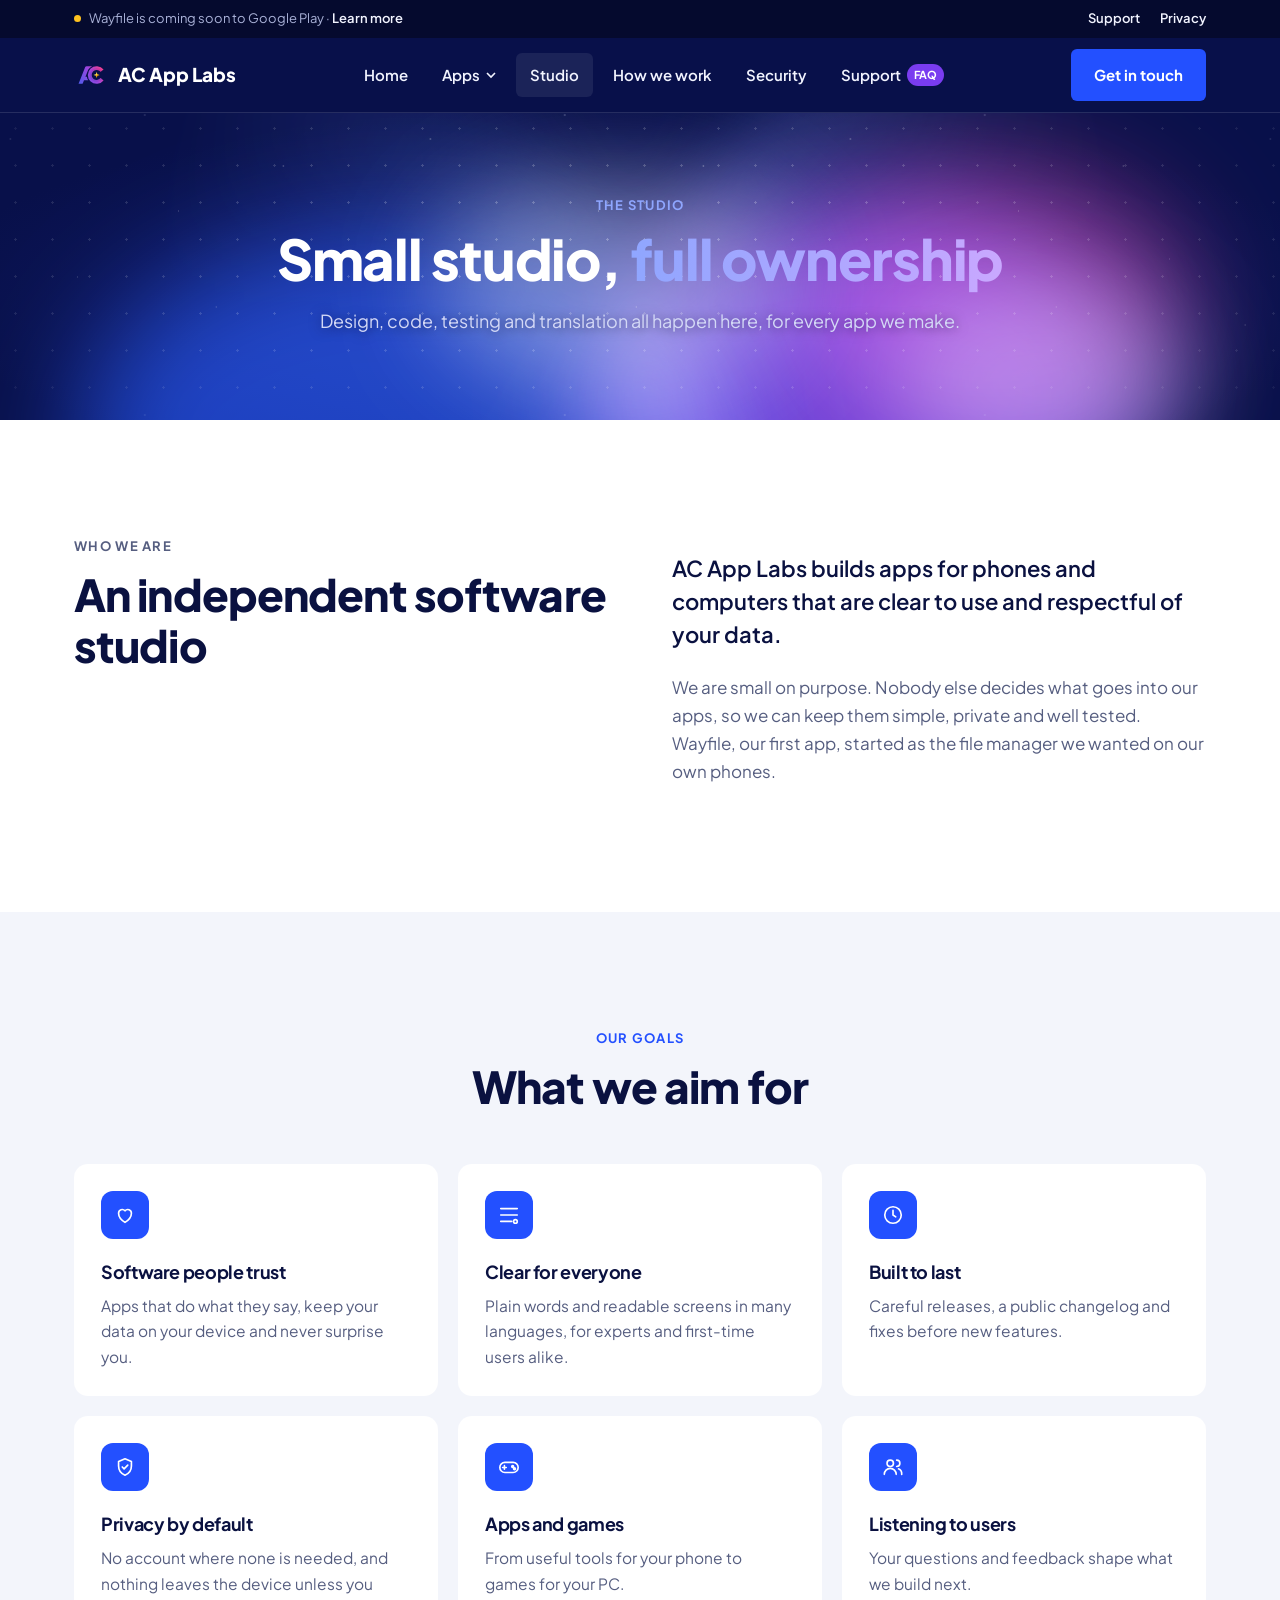
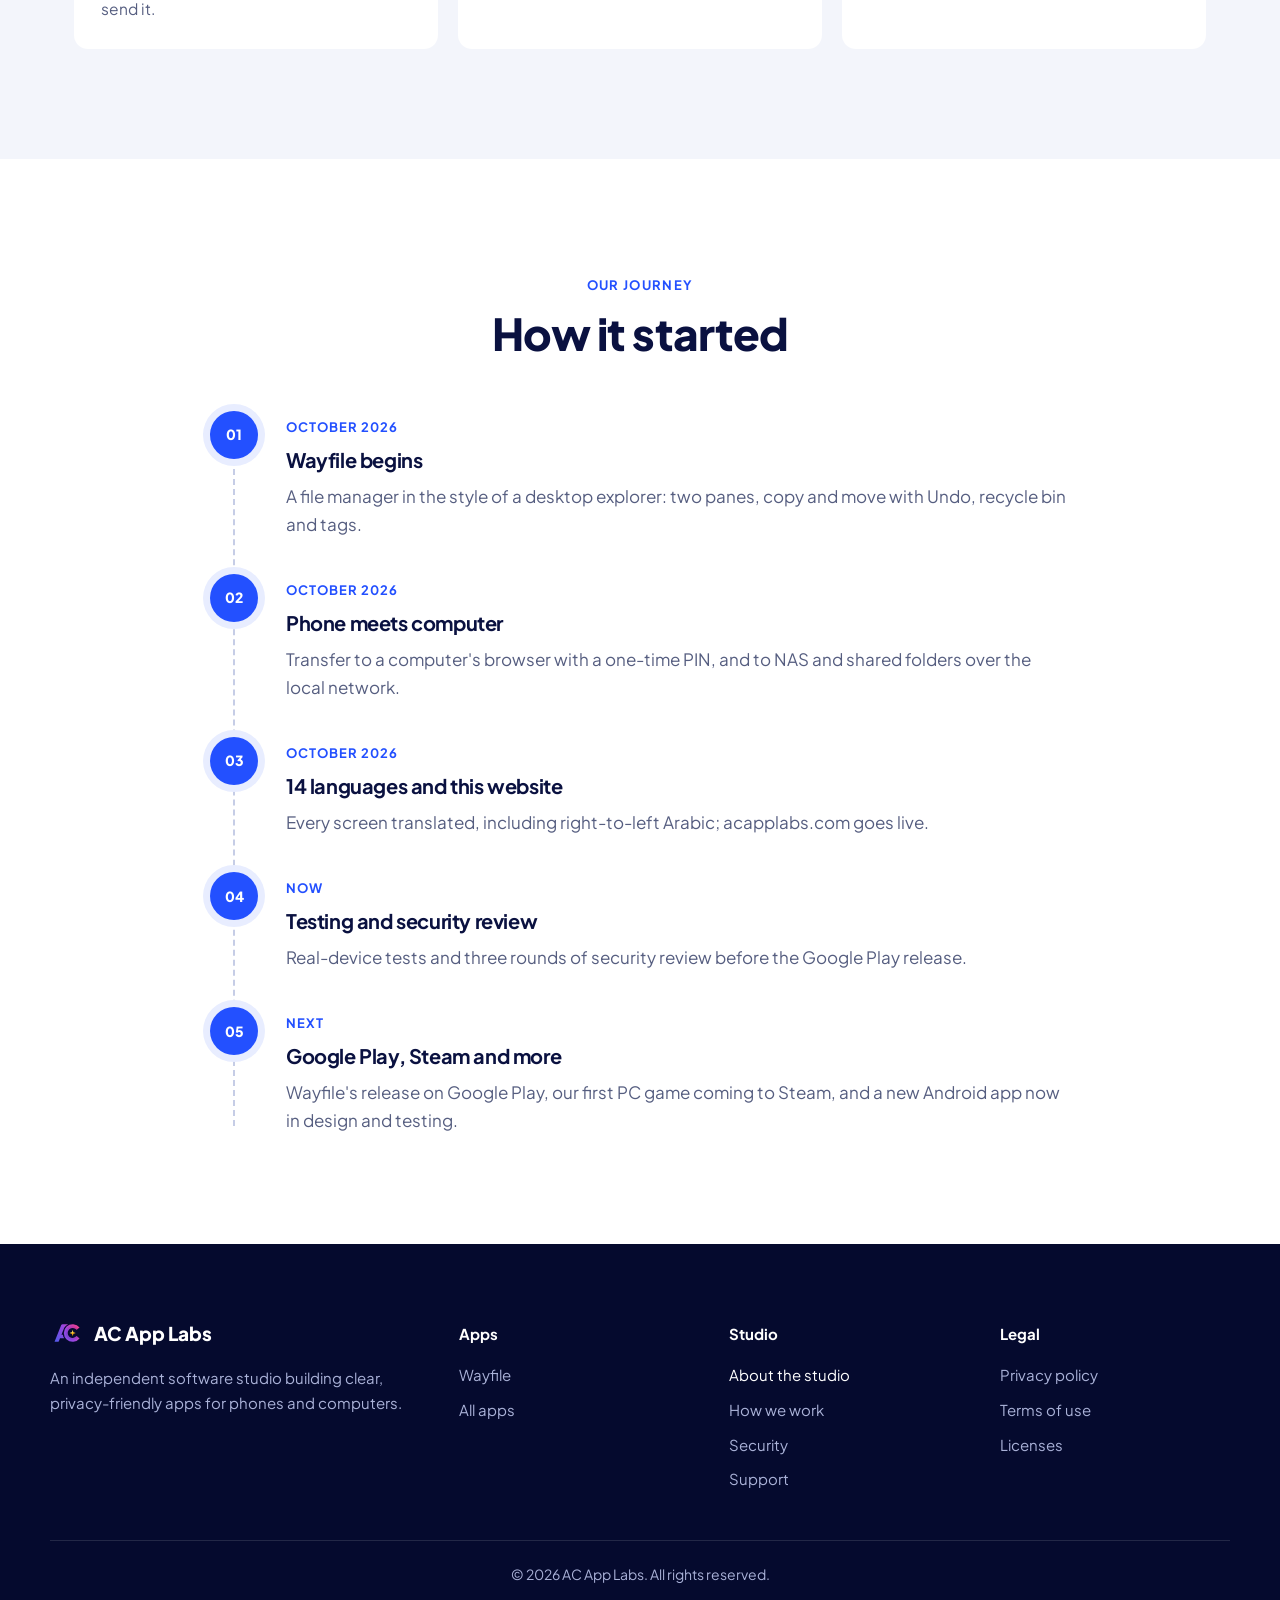
==== commit 0bb38d66: "Apps carousel with the PC game and a new Android app; Wayfile sub-menu The carousel shows Wayfile on" ====
--- a/about/index.html
+++ b/about/index.html
@@ -12,7 +12,7 @@
 <link rel="preconnect" href="https://fonts.googleapis.com">
 <link rel="preconnect" href="https://fonts.gstatic.com" crossorigin>
 <link href="https://fonts.googleapis.com/css2?family=Plus+Jakarta+Sans:wght@400;500;600;700;800&display=swap" rel="stylesheet">
-<link rel="stylesheet" href="/assets/site.css?v=3">
+<link rel="stylesheet" href="/assets/site.css?v=5">
 </head>
 <body>
 
@@ -38,7 +38,8 @@
         <button aria-expanded="false" aria-controls="mega">Apps <svg class="chev" viewBox="0 0 10 10" aria-hidden="true"><path d="M1 3l4 4 4-4" fill="none" stroke="currentColor" stroke-width="1.6"/></svg></button>
         <div class="mega" id="mega">
           <a href="/wayfile/"><img src="/assets/wayfile.png" alt=""><span><b>Wayfile</b><small>File manager for Android</small></span><span class="tag">Soon</span></a>
-          <a href="/apps/#next"><span class="slot" aria-hidden="true">+</span><span><b>Next project</b><small>Desktop app, in planning</small></span><span class="tag">Planning</span></a>
+          <a href="/apps/#game"><span class="slot" aria-hidden="true"><svg viewBox="0 0 24 24" width="24" height="24" fill="none" stroke="currentColor" stroke-width="1.8" stroke-linecap="round"><rect x="2" y="7" width="20" height="11" rx="5.5"/><path d="M7 10.5v4M5 12.5h4"/><circle cx="16" cy="11.5" r="1"/><circle cx="18" cy="13.8" r="1"/></svg></span><span><b>PC game</b><small>Coming soon on Steam</small></span><span class="tag">In design</span></a>
+          <a href="/apps/#android"><span class="slot" aria-hidden="true">+</span><span><b>New Android app</b><small>Design and testing</small></span><span class="tag">In design</span></a>
           <a href="/apps/"><span class="slot" aria-hidden="true">≡</span><span><b>All apps</b><small>Everything we make</small></span><span></span></a>
         </div>
       </li>
@@ -80,7 +81,7 @@
       <article class="card"><span class="ico"><svg viewBox="0 0 24 24" aria-hidden="true"><path d="M3 5h18M3 12h18M3 19h12"/><circle cx="19" cy="19" r="2"/></svg></span><h3>Clear for everyone</h3><p>Plain words and readable screens in many languages, for experts and first-time users alike.</p></article>
       <article class="card"><span class="ico"><svg viewBox="0 0 24 24" aria-hidden="true"><circle cx="12" cy="12" r="9"/><path d="M12 7v5l3 2"/></svg></span><h3>Built to last</h3><p>Careful releases, a public changelog and fixes before new features.</p></article>
       <article class="card"><span class="ico"><svg viewBox="0 0 24 24" aria-hidden="true"><path d="M12 3l7 3v5c0 4.5-3 8.4-7 10-4-1.6-7-5.5-7-10V6z"/><path d="M9 12l2 2 4-4"/></svg></span><h3>Privacy by default</h3><p>No account where none is needed, and nothing leaves the device unless you send it.</p></article>
-      <article class="card"><span class="ico"><svg viewBox="0 0 24 24" aria-hidden="true"><rect x="6" y="2" width="12" height="20" rx="3"/><path d="M11 18h2"/></svg></span><h3>At home on every screen</h3><p>From small phones to tablets, and next, to computers.</p></article>
+      <article class="card"><span class="ico"><svg viewBox="0 0 24 24" aria-hidden="true"><rect x="2" y="7" width="20" height="11" rx="5.5"/><path d="M7 10.5v4M5 12.5h4"/><circle cx="16" cy="11.5" r="1"/><circle cx="18" cy="13.8" r="1"/></svg></span><h3>Apps and games</h3><p>From useful tools for your phone to games for your PC.</p></article>
       <article class="card"><span class="ico"><svg viewBox="0 0 24 24" aria-hidden="true"><circle cx="9" cy="8" r="3.5"/><path d="M2.5 20a6.5 6.5 0 0 1 13 0M16 4.5a3.5 3.5 0 0 1 0 7M18 14a6 6 0 0 1 3.5 6"/></svg></span><h3>Listening to users</h3><p>Your questions and feedback shape what we build next.</p></article>
     </div>
   </div>
@@ -94,7 +95,7 @@
       <li><span class="dot">02</span><span class="when">October 2026</span><h3>Phone meets computer</h3><p>Transfer to a computer's browser with a one-time PIN, and to NAS and shared folders over the local network.</p></li>
       <li><span class="dot">03</span><span class="when">October 2026</span><h3>14 languages and this website</h3><p>Every screen translated, including right-to-left Arabic; acapplabs.com goes live.</p></li>
       <li><span class="dot">04</span><span class="when">Now</span><h3>Testing and security review</h3><p>Real-device tests and three rounds of security review before the Google Play release.</p></li>
-      <li><span class="dot">05</span><span class="when">Next</span><h3>Google Play, then desktop</h3><p>Wayfile's release on Google Play, followed by our first desktop app.</p></li>
+      <li><span class="dot">05</span><span class="when">Next</span><h3>Google Play, Steam and more</h3><p>Wayfile's release on Google Play, our first PC game coming to Steam, and a new Android app now in design and testing.</p></li>
     </ol>
   </div>
 </section>
@@ -113,6 +114,6 @@
   <div class="wrap fbottom">© <span id="y">2026</span> AC App Labs. All rights reserved.</div>
 </footer>
 
-<script src="/assets/site.js?v=3"></script>
+<script src="/assets/site.js?v=5"></script>
 </body>
 </html>
--- a/assets/site.css
+++ b/assets/site.css
@@ -428,6 +428,27 @@
 .intro p { color: var(--muted); }
 .intro .big { font-size: 22px; line-height: 1.5; color: var(--ink); font-weight: 600; }
 
+/* Coming-soon ribbon, icon tiles and status chips */
+.ribbon { position: absolute; top: 20px; right: 20px; border-radius: var(--r-sharp); background: var(--amber); color: var(--navy-950); font-size: 12px; font-weight: 800; letter-spacing: .04em; text-transform: uppercase; padding: 7px 12px; box-shadow: 0 8px 20px -10px rgba(0,0,0,.6); z-index: 2; }
+.art-tile { align-self: center; justify-self: center; width: 130px; height: 130px; border-radius: 30px; display: grid; place-items: center; background: linear-gradient(135deg, rgba(255,255,255,.18), rgba(255,255,255,.04)); border: 1px solid var(--navy-line); box-shadow: inset 0 1px 0 rgba(255,255,255,.2); }
+.art-tile svg { width: 64px; height: 64px; fill: none; stroke: #fff; stroke-width: 1.4; stroke-linecap: round; stroke-linejoin: round; }
+.status-chip { display: inline-flex; align-items: center; gap: 8px; padding: 6px 12px; border-radius: var(--r-sharp); background: var(--navy-900); color: #fff; font-size: 13px; font-weight: 700; }
+.status-chip::before { content: ""; width: 7px; height: 7px; border-radius: 50%; background: var(--amber); }
+.mega .slot svg { color: var(--muted); }
+
+/* Wayfile sub-menu under the hero */
+.subnav { position: sticky; top: 74px; z-index: 20; background: rgba(255,255,255,.95); backdrop-filter: blur(8px); border-bottom: 1px solid var(--line); }
+.subnav .wrap { display: flex; align-items: center; gap: 6px; overflow-x: auto; scrollbar-width: none; min-height: 60px; }
+.subnav .wrap::-webkit-scrollbar { display: none; }
+.subnav-title { display: inline-flex; align-items: center; gap: 8px; font-weight: 800; margin-right: 14px; white-space: nowrap; }
+.subnav-title img { width: 24px; height: 24px; border-radius: 6px; }
+.subnav a { white-space: nowrap; text-decoration: none; font-weight: 600; font-size: 15px; color: var(--muted); padding: 8px 14px; border-radius: 999px; }
+.subnav a:hover { color: var(--ink); background: var(--bg-soft); }
+.subnav a[aria-current] { color: #fff; background: var(--blue); }
+.link-card { text-decoration: none; color: inherit; transition: border-color .2s, transform .2s, box-shadow .2s; display: flex; flex-direction: column; }
+.link-card p { flex: 1; margin-bottom: 14px; }
+.link-card:hover { border-color: var(--blue); transform: translateY(-3px); box-shadow: 0 18px 30px -22px rgba(35,80,255,.8); }
+
 @media (max-width: 960px) {
   .rail.wide { grid-auto-columns: 86%; }
   .cards, .cards.four, .stats { grid-template-columns: 1fr 1fr; }
@@ -437,10 +458,11 @@
 @media (max-width: 640px) {
   .cards, .cards.two, .cards.four, .stats { grid-template-columns: 1fr; }
   .slide, .slide.landscape { grid-template-columns: 1fr; padding: 24px; }
-  .slide .shot { display: none; }
+  .slide .shot, .slide .art-tile { display: none; }
   details.more-card .more-body { padding: 0 20px 20px; }
   details.more-card summary { padding: 20px; grid-template-columns: 44px 1fr 20px; gap: 14px; }
   .hero.home { padding: 64px 0 88px; }
+  .subnav-title { display: none; }
 }
 
 @media (prefers-reduced-motion: reduce) { * { transition: none !important; animation: none !important; } html { scroll-behavior: auto; } }
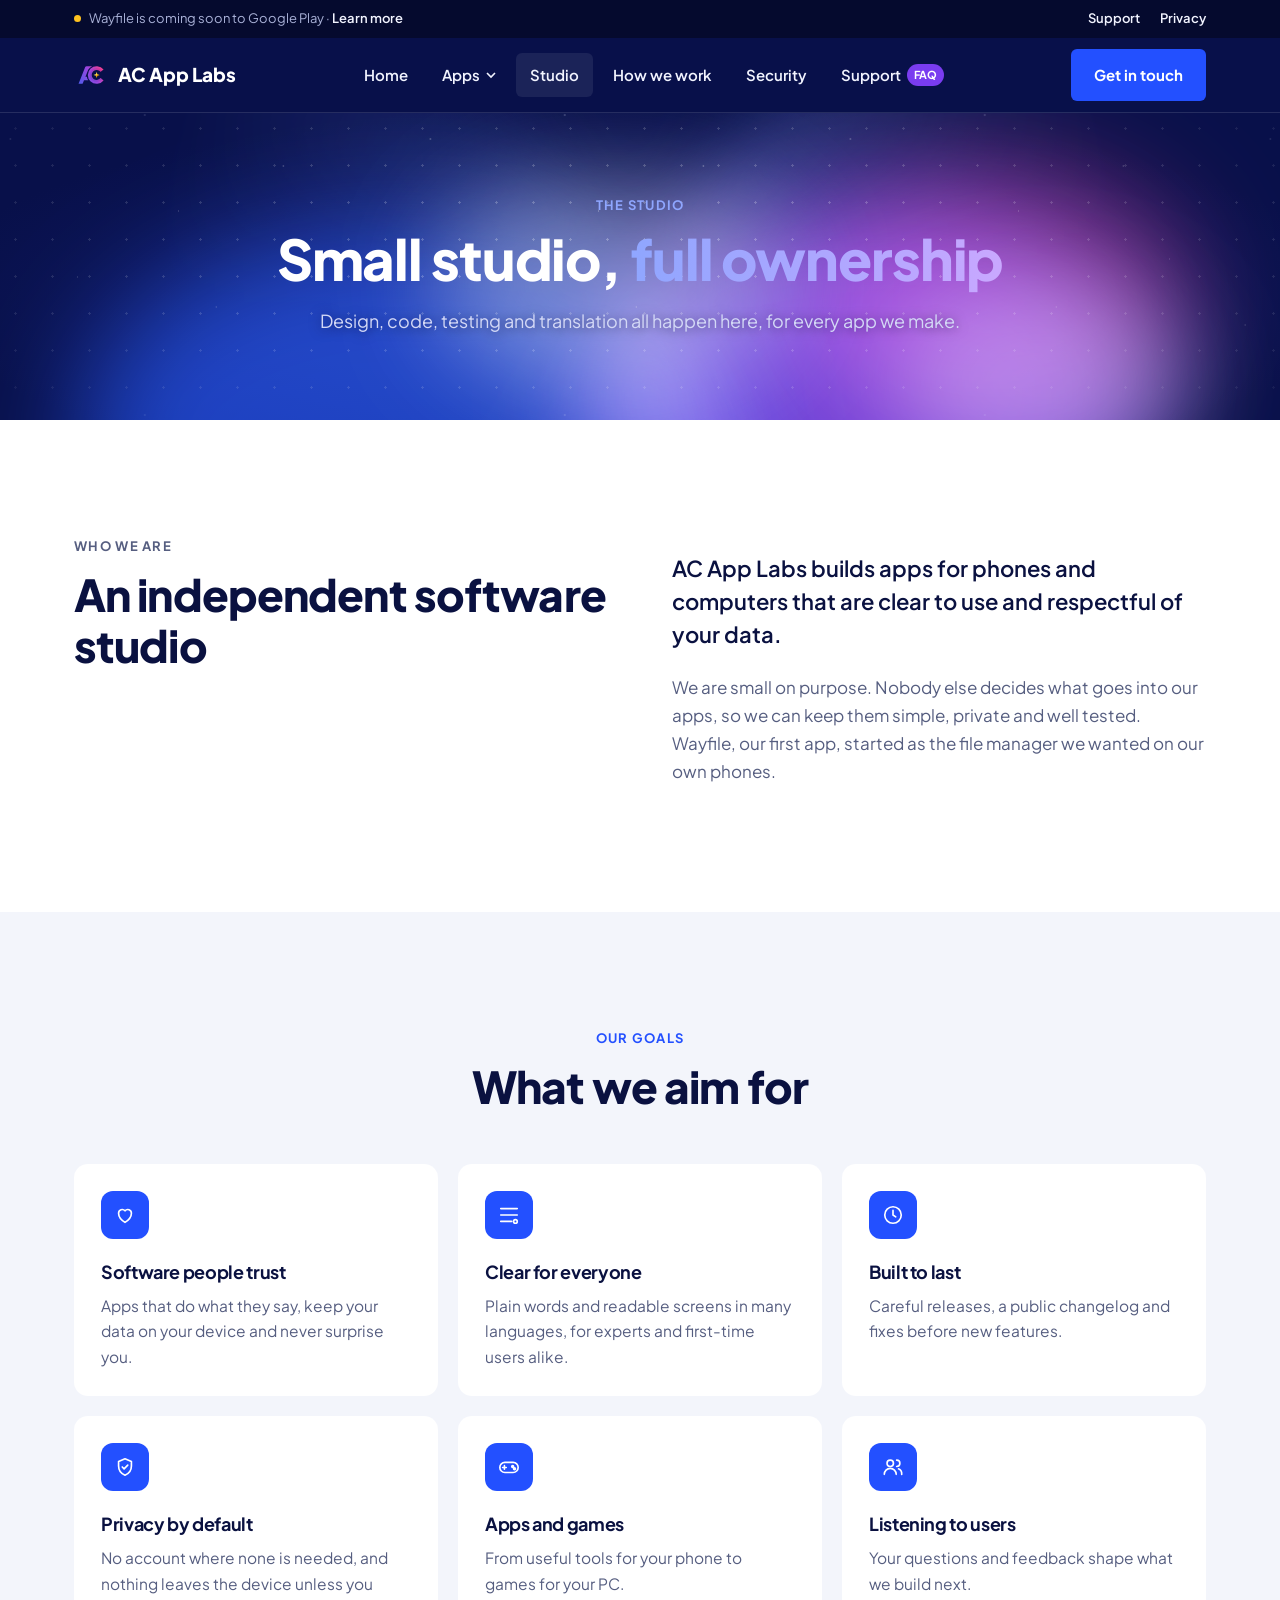
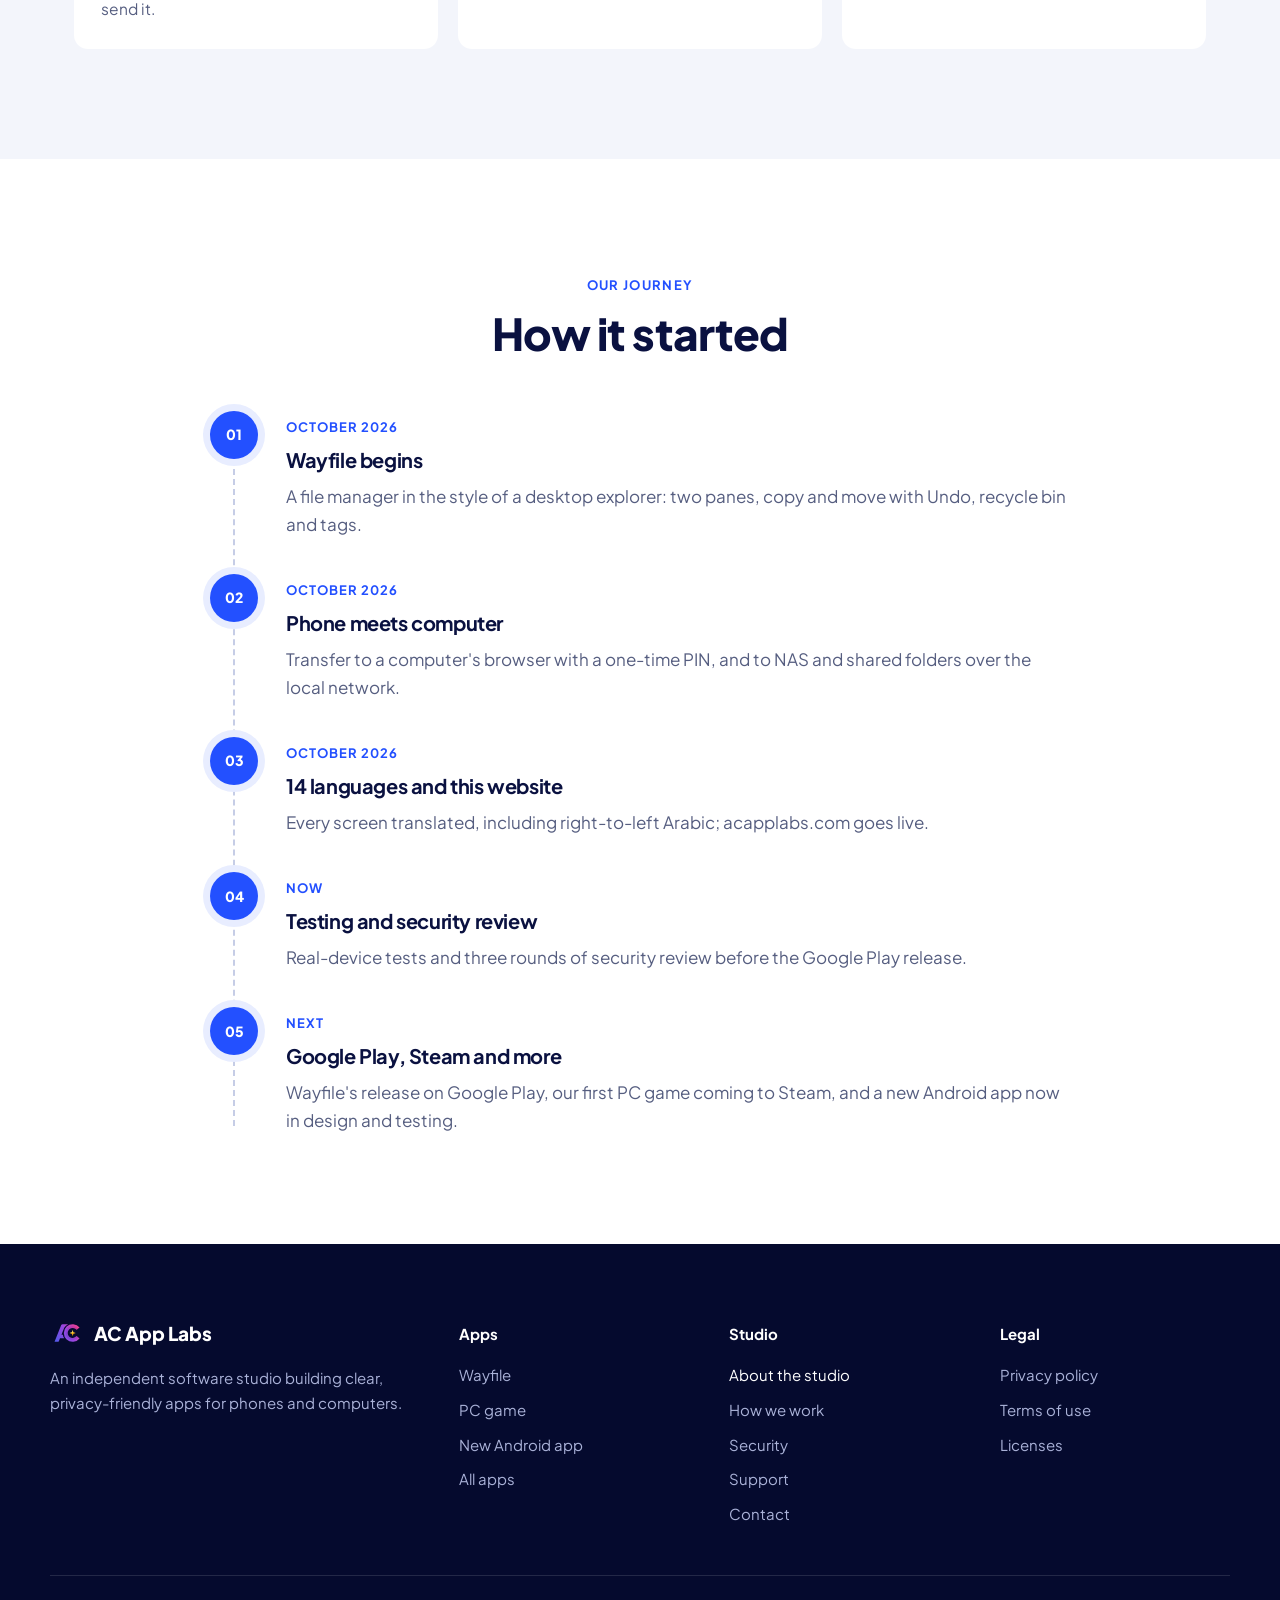
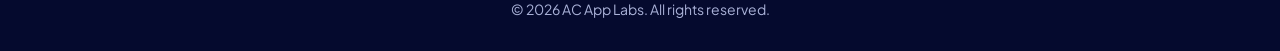
==== commit 14dbdd54: "Studio-wide contact and support; richer home page Support and contact no longer read as Wayfile-only" ====
--- a/about/index.html
+++ b/about/index.html
@@ -12,7 +12,7 @@
 <link rel="preconnect" href="https://fonts.googleapis.com">
 <link rel="preconnect" href="https://fonts.gstatic.com" crossorigin>
 <link href="https://fonts.googleapis.com/css2?family=Plus+Jakarta+Sans:wght@400;500;600;700;800&display=swap" rel="stylesheet">
-<link rel="stylesheet" href="/assets/site.css?v=5">
+<link rel="stylesheet" href="/assets/site.css?v=6">
 </head>
 <body>
 
@@ -48,7 +48,7 @@
       <li><a href="/security/">Security</a></li>
       <li><a href="/support/">Support <span class="badge-new">FAQ</span></a></li>
     </ul>
-    <a class="btn btn-blue" href="/support/#contact">Get in touch</a>
+    <a class="btn btn-blue" href="/contact/">Get in touch</a>
     <button class="burger" aria-label="Menu" aria-expanded="false" aria-controls="menu"><span></span><span></span><span></span></button>
   </div>
 </header>
@@ -107,13 +107,13 @@
       <a class="brand" href="/"><img src="/assets/studio-logo.svg" alt="" width="34" height="34">AC App Labs</a>
       <p>An independent software studio building clear, privacy-friendly apps for phones and computers.</p>
     </div>
-    <div><h4>Apps</h4><ul><li><a href="/wayfile/">Wayfile</a></li><li><a href="/apps/">All apps</a></li></ul></div>
-    <div><h4>Studio</h4><ul><li><a href="/about/" aria-current="page">About the studio</a></li><li><a href="/process/">How we work</a></li><li><a href="/security/">Security</a></li><li><a href="/support/">Support</a></li></ul></div>
+    <div><h4>Apps</h4><ul><li><a href="/wayfile/">Wayfile</a></li><li><a href="/apps/#game">PC game</a></li><li><a href="/apps/#android">New Android app</a></li><li><a href="/apps/">All apps</a></li></ul></div>
+    <div><h4>Studio</h4><ul><li><a href="/about/" aria-current="page">About the studio</a></li><li><a href="/process/">How we work</a></li><li><a href="/security/">Security</a></li><li><a href="/support/">Support</a></li><li><a href="/contact/">Contact</a></li></ul></div>
     <div><h4>Legal</h4><ul><li><a href="/wayfile/privacy/">Privacy policy</a></li><li><a href="/wayfile/terms/">Terms of use</a></li><li><a href="/wayfile/licenses/">Licenses</a></li></ul></div>
   </div>
   <div class="wrap fbottom">© <span id="y">2026</span> AC App Labs. All rights reserved.</div>
 </footer>
 
-<script src="/assets/site.js?v=5"></script>
+<script src="/assets/site.js?v=6"></script>
 </body>
 </html>
--- a/assets/site.css
+++ b/assets/site.css
@@ -428,6 +428,18 @@
 .intro p { color: var(--muted); }
 .intro .big { font-size: 22px; line-height: 1.5; color: var(--ink); font-weight: 600; }
 
+/* Home carousel band: soft colour, dots and slowly sliding outline words behind the cards */
+.apps-band { position: relative; overflow: hidden; background: linear-gradient(180deg, #f3f5fb 0%, #e9edff 100%); }
+.apps-band::before { content: ""; position: absolute; inset: 0; background:
+  radial-gradient(420px 300px at 8% 85%, rgba(122,60,240,.18), transparent 70%),
+  radial-gradient(460px 320px at 92% 15%, rgba(35,80,255,.18), transparent 70%),
+  radial-gradient(360px 240px at 60% 100%, rgba(255,61,127,.10), transparent 70%); }
+.apps-band::after { content: ""; position: absolute; inset: 0; background-image: radial-gradient(rgba(35,80,255,.22) 1.2px, transparent 1.6px); background-size: 26px 26px; -webkit-mask-image: linear-gradient(90deg, transparent, #000 20%, #000 80%, transparent); mask-image: linear-gradient(90deg, transparent, #000 20%, #000 80%, transparent); opacity: .5; }
+.apps-band .wrap { position: relative; z-index: 1; }
+.band-words { position: absolute; left: 0; top: 50%; transform: translateY(-38%); display: flex; white-space: nowrap; pointer-events: none; z-index: 0; animation: words 60s linear infinite; }
+.band-words span { font-size: clamp(90px, 13vw, 190px); font-weight: 800; letter-spacing: -.03em; line-height: 1; color: transparent; -webkit-text-stroke: 1.5px rgba(35,80,255,.13); padding-right: .3em; }
+@keyframes words { to { transform: translate(-50%, -38%); } }
+
 /* Coming-soon ribbon, icon tiles and status chips */
 .ribbon { position: absolute; top: 20px; right: 20px; border-radius: var(--r-sharp); background: var(--amber); color: var(--navy-950); font-size: 12px; font-weight: 800; letter-spacing: .04em; text-transform: uppercase; padding: 7px 12px; box-shadow: 0 8px 20px -10px rgba(0,0,0,.6); z-index: 2; }
 .art-tile { align-self: center; justify-self: center; width: 130px; height: 130px; border-radius: 30px; display: grid; place-items: center; background: linear-gradient(135deg, rgba(255,255,255,.18), rgba(255,255,255,.04)); border: 1px solid var(--navy-line); box-shadow: inset 0 1px 0 rgba(255,255,255,.2); }
